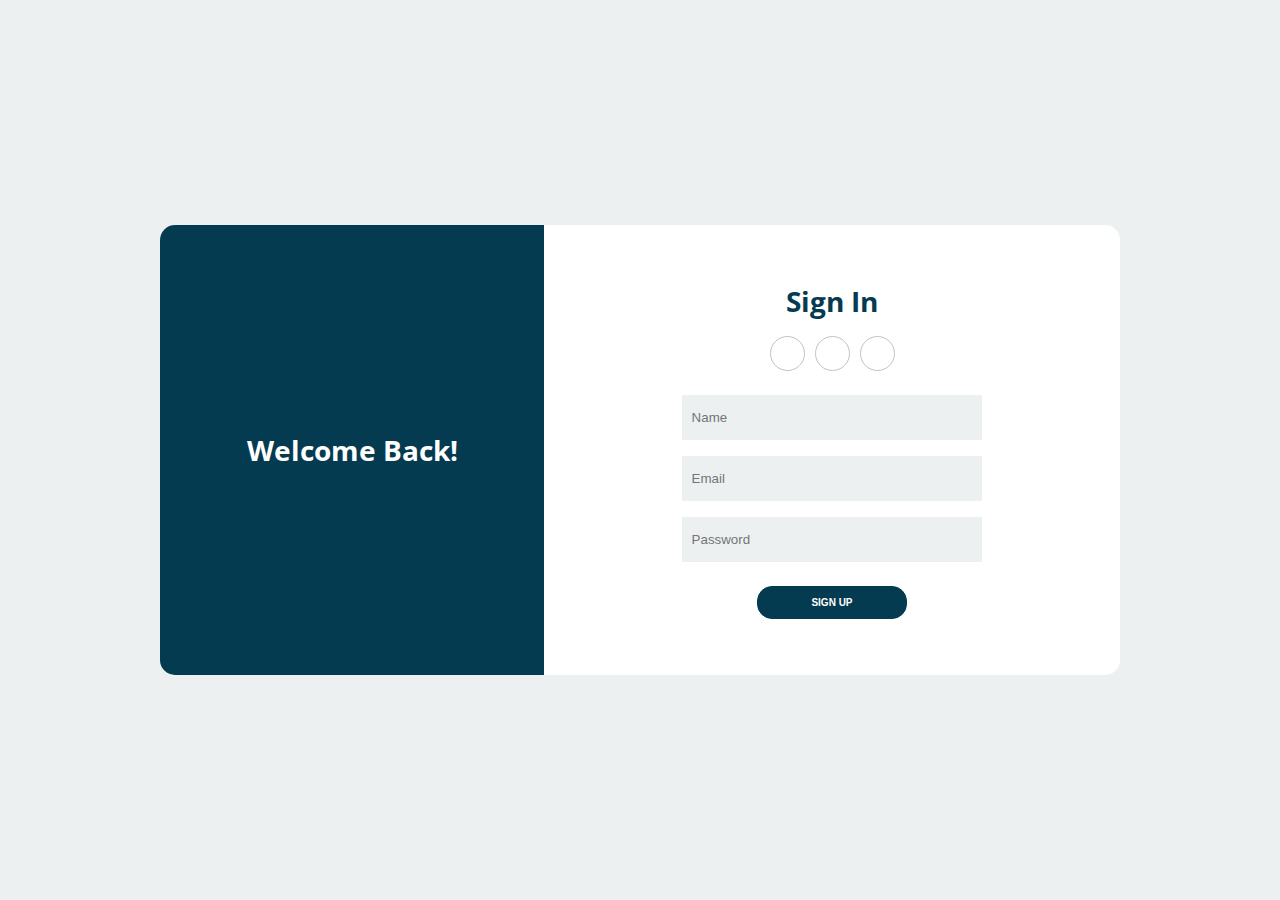
==== signin.html @ 3611b7dc "Primeiro Commit" ====
<!DOCTYPE html>
<html lang="pt-br">
<head>
    <meta charset="UTF-8">
    <meta name="viewport" content="width=device-width, initial-scale=1.0">
    <meta http-equiv="X-UA-Compatible" content="ie=edge">
    <title>Login</title>
    <link rel="stylesheet" href="style.css">
    <link rel="stylesheet" href="https://use.fontawesome.com/releases/v5.8.2/css/all.css"
        integrity="sha384-oS3vJWv+0UjzBfQzYUhtDYW+Pj2yciDJxpsK1OYPAYjqT085Qq/1cq5FLXAZQ7Ay" crossorigin="anonymous">
</head>
<body>
    <div class="container">
        <div class="content first-content">
            <div class="first-column">
                <h2 class="title title-primary">welcome back!</h2>
            </div>    
            <div class="second-column">
                <h2 class="title title-second">Sign In</h2>
                <div class="social-media">
                    <ul class="list-social-media">
                        <a class="link-social-media" href="#">
                            <li class="item-social-media">
                                <i class="fab fa-facebook-f"></i>        
                            </li>
                        </a>
                        <a class="link-social-media" href="#">
                            <li class="item-social-media">
                                <i class="fab fa-google-plus-g"></i>
                            </li>
                        </a>
                        <a class="link-social-media" href="#">
                            <li class="item-social-media">
                                <i class="fab fa-linkedin-in"></i>
                            </li>
                        </a>
                    </ul>
                </div><!-- social media -->
                <form class="form">
                    <label class="label-input" for="">
                        <i class="far fa-user icon-modify"></i>
                        <input type="text" id="nameLogin" placeholder="Name">
                    </label>
                    
                    <label class="label-input" for="">
                        <i class="far fa-envelope icon-modify"></i>
                        <input type="email" id="emailLogin" placeholder="Email">
                    </label>
                    
                    <label class="label-input" for="">
                        <i class="fas fa-lock icon-modify"></i>
                        <input type="password" id="passwordLogin" placeholder="Password">
                    </label>
                    
                    
                    <button id="signup" class="btn btn-second">sign up</button>        
                </form>
            </div><!-- second column -->
        </div><!-- first content -->
    <script src="post.js"></script>
</body>
</html>
---- style.css ----
@import url('https://fonts.googleapis.com/css?family=Open+Sans:300,400,700&display=swap');
* {
    margin: 0;
    padding: 0;
    box-sizing: border-box;
}
body {
    font-family: 'Open Sans', sans-serif;
}
.container {
    display: flex;
    justify-content: center;
    align-items: center;
    height: 100vh;
    background-color: #ecf0f1;
}
.content {
    background-color: #fff;
    border-radius: 15px;
    width: 960px;
    height: 50%;
    justify-content: space-between;
    align-items: center;
    position: relative;
}
.content::before {
    content: "";
    position: absolute;
    background-color: #053B50;
    width: 40%;
    height: 100%;
    border-top-left-radius: 15px;
    border-bottom-left-radius: 15px;


    left: 0;
}
.title {
    font-size: 28px;
    font-weight: bold;
    text-transform: capitalize;
}
.title-primary {
    color: #fff;
}
.title-second {
    color: #053B50;
}
.description {
    font-size: 14px;
    font-weight: 300;
    line-height: 30px;
}
.description-primary {
    color: #fff;
}
.description-second {
    color: #053B50;
}
.btn {
    border-radius: 15px;
    text-transform: uppercase;
    color: #fff;
    font-size: 10px;
    padding: 10px 50px;
    cursor: pointer;
    font-weight: bold;
    width: 150px;
    align-self: center;
    border: none;
    margin-top: 1rem;
}
.btn-primary {
    background-color: transparent;
    border: 1px solid #fff;
    transition: background-color .5s;
}
.btn-primary:hover {
    background-color: #fff;
    color: #053B50;
}
.btn-second {
    background-color: #053B50;
    border: 1px solid #053B50;
    transition: background-color .5s;
}
.btn-second:hover {
    background-color: #fff;
    border: 1px solid #053B50;
    color: #053B50;
}
.first-content {
    display: flex;
}
.first-content .second-column {
    z-index: 11;
}
.first-column {
    text-align: center;
    width: 40%;
    z-index: 10;
}
.second-column {
    width: 60%;
    display: flex;
    flex-direction: column;
    align-items: center;
}
.social-media {
    margin: 1rem 0;
}
.link-social-media:not(:first-child){
    margin-left: 10px;
}
.link-social-media .item-social-media {
    transition: background-color .5s;
}
.link-social-media:hover .item-social-media{
    background-color: #053B50;
    color: #fff;
    border-color: #053B50;
}
.list-social-media {
    display: flex;
    list-style-type: none;
}
.item-social-media {
    border: 1px solid #bdc3c7;
    border-radius: 50%;
    width: 35px;
    height: 35px;
    line-height: 35px;
    text-align: center;
    color: #95a5a6;
}
.form {
    display: flex;
    flex-direction: column;
    width: 55%;
}
.form input {
    height: 45px;
    width: 100%;
    border: none;
    background-color: #ecf0f1;
}
input:-webkit-autofill 
{    
    -webkit-box-shadow: 0 0 0px 1000px #ecf0f1 inset !important;
    -webkit-text-fill-color: #000 !important;
}
.label-input {
    background-color: #ecf0f1;
    display: flex;
    align-items: center;
    margin: 8px;
}
.icon-modify {
    color: #7f8c8d;
    padding: 0 5px;
}

/* second content*/

.second-content {
    position: absolute;
    display: flex;
}
.second-content .first-column {
    order: 2;
    z-index: -1;
}
.second-content .second-column {
    order: 1;
    z-index: -1;
}
.password {
    color: #34495e;
    font-size: 14px;
    margin: 15px 0;
    text-align: center;
}
.password::first-letter {
    text-transform: capitalize;
}



.sign-in-js .first-content .first-column {
    z-index: -1;
}

.sign-in-js .second-content .second-column {
    z-index: 11;
}
.sign-in-js .second-content .first-column {
    z-index: 13;
}

.sign-in-js .content::before {
    left: 60%;
    border-top-left-radius: 0;
    border-bottom-left-radius: 0;
    border-top-right-radius: 15px;
    border-bottom-right-radius: 15px;
    animation: slidein 1.3s; /*MODIFIQUEI DE 3s PARA 1.3s*/

    z-index: 12;
}

.sign-up-js .content::before {
    animation: slideout 1.3s; /*MODIFIQUEI DE 3s PARA 1.3s*/

    z-index: 12;
}

.sign-up-js .second-content .first-column,
.sign-up-js .second-content .second-column {
    z-index: -1;
}

.sign-up-js .first-content .second-column {
    z-index: 11;
}

.sign-up-js .first-content .first-column {
    z-index: 13;    
}


/* DESLOCAMENTO CONTEÚDO ATRÁS DO CONTENT:BEFORE*/
.sign-in-js .first-content .second-column {

    z-index: -1;
    position: relative;
    animation: deslocamentoEsq 1.3s; /*MODIFIQUEI DE 3s PARA 1.3s*/
}

.sign-up-js .second-content .second-column {
    position: relative;
    z-index: -1;
    animation: deslocamentoDir 1.3s; /*MODIFIQUEI DE 3s PARA 1.3s*/
}

/*ANIMAÇÃOO CSS PARA O CONTEÚDO*/

@keyframes deslocamentoEsq {

    from {
        left: 0;
        opacity: 1;
        z-index: 12;
    }

    25% {
        left: -80px;
        opacity: .5;
        /* z-index: 12; NÃO HÁ NECESSIDADE */
    }

    50% {
        left: -100px;
        opacity: .2;
        /* z-index: 12; NÃO HÁ NECESSIDADE */
    }

    to {
        left: -110px;
        opacity: 0;
        z-index: -1;
    }
}


@keyframes deslocamentoDir {

    from {
        left: 0;
        z-index: 12;
    }

    25% {
        left: 80px;
        /* z-index: 12;  NÃO HÁ NECESSIDADE*/
    }

    50% {
        left: 100px;
        /* z-index: 12; NÃO HÁ NECESSIDADE*/
        /* background-color: yellow;  Exemplo que dei no vídeo*/
    }

    to {
        left: 110px;
        z-index: -1;
    }
}


/*ANIMAÇÃO CSS*/

@keyframes slidein {

    from {
        left: 0;
        width: 40%;
    }

    25% {
        left: 5%;
        width: 50%;
    }

    50% {
        left: 25%;
        width: 60%;
    }

    75% {
        left: 45%;
        width: 50%;
    }

    to {
        left: 60%;
        width: 40%;
    }
}

@keyframes slideout {

    from {
        left: 60%;
        width: 40%;
    }

    25% {
        left: 45%;
        width: 50%;
    }

    50% {
        left: 25%;
        width: 60%;
    }

    75% {
        left: 5%;
        width: 50%;
    }

    to {
        left: 0;
        width: 40%;
    }
}

/*VERSÃO MOBILE*/
@media screen and (max-width: 1040px) {
    .content {
        width: 100%;
        height: 100%;
    }

    .content::before {
        width: 100%;
        height: 40%;
        top: 0;
        border-radius: 0;
    }
    .first-content, .second-content {
        flex-direction: column;
        justify-content: space-around;
    }

    .first-column, .second-column {
        width: 100%;
    }
    
    .sign-in-js .content::before {
        top: 60%;
        left: 0;
        border-radius: 0;

    }

    .form {
        width: 90%;
    }
    
    /* ANIMAÇÃO MOBILE CSS*/

    @keyframes deslocamentoEsq {

        from {
            top: 0;
            opacity: 1;
            z-index: 12;
        }
    
        25% {
            top: -80px;
            opacity: .5;
            /* z-index: 12; NÃO HÁ NECESSIDADE */
        }
    
        50% {
            top: -100px;
            opacity: .2;
            /* z-index: 12; NÃO HÁ NECESSIDADE */
        }
    
        to {
            top: -110px;
            opacity: 0;
            z-index: -1;
        }
    }
    
    
    @keyframes deslocamentoDir {
    
        from {
            top: 0;
            z-index: 12;
        }
    
        25% {
            top: 80px;
            /* z-index: 12;  NÃO HÁ NECESSIDADE*/
        }
    
        50% {
            top: 100px;
            /* z-index: 12; NÃO HÁ NECESSIDADE*/
            /* background-color: yellow;  Exemplo que dei no vídeo*/
        }
    
        to {
            top: 110px;
            z-index: -1;
        }
    }
    
    
    
    @keyframes slidein {
    
        from {
            top: 0;
            height: 40%;
        }
    
        25% {
            top: 5%;
            height: 50%;
        }
    
        50% {
            top: 25%;
            height: 60%;
        }
    
        75% {
            top: 45%;
            height: 50%;
        }
    
        to {
            top: 60%;
            height: 40%;
        }
    }
    
    @keyframes slideout {
    
        from {
            top: 60%;
            height: 40%;
        }
    
        25% {
            top: 45%;
            height: 50%;
        }
    
        50% {
            top: 25%;
            height: 60%;
        }
    
        75% {
            top: 5%;
            height: 50%;
        }
    
        to {
            top: 0;
            height: 40%;
        }
    }
   
}

@media screen and (max-width: 740px) {
    .form {
        width: 50%;
    }
}

@media screen and (max-width: 425px) {
    .form {
        width: 100%;
    }
}
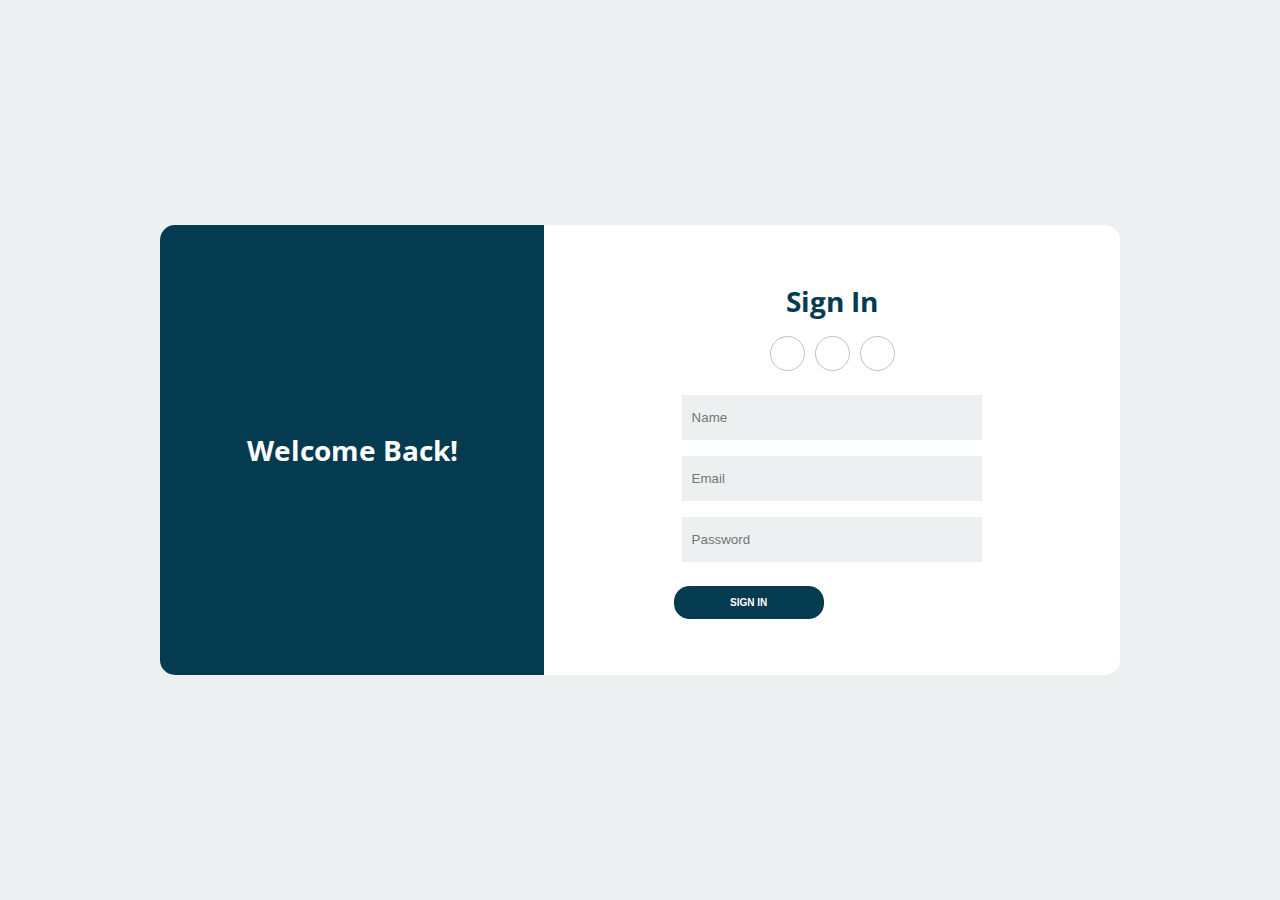
==== commit 745e73d5: "upload" ====
--- a/signin.html
+++ b/signin.html
@@ -54,10 +54,10 @@
                     </label>
                     
                     
-                    <button id="signup" class="btn btn-second">sign up</button>        
+                    <a href="image.html"><button id="signin" class="btn btn-second">Sign In</button> </a>       
                 </form>
             </div><!-- second column -->
         </div><!-- first content -->
-    <script src="post.js"></script>
+    <script src="signin.js"></script>
 </body>
 </html>
